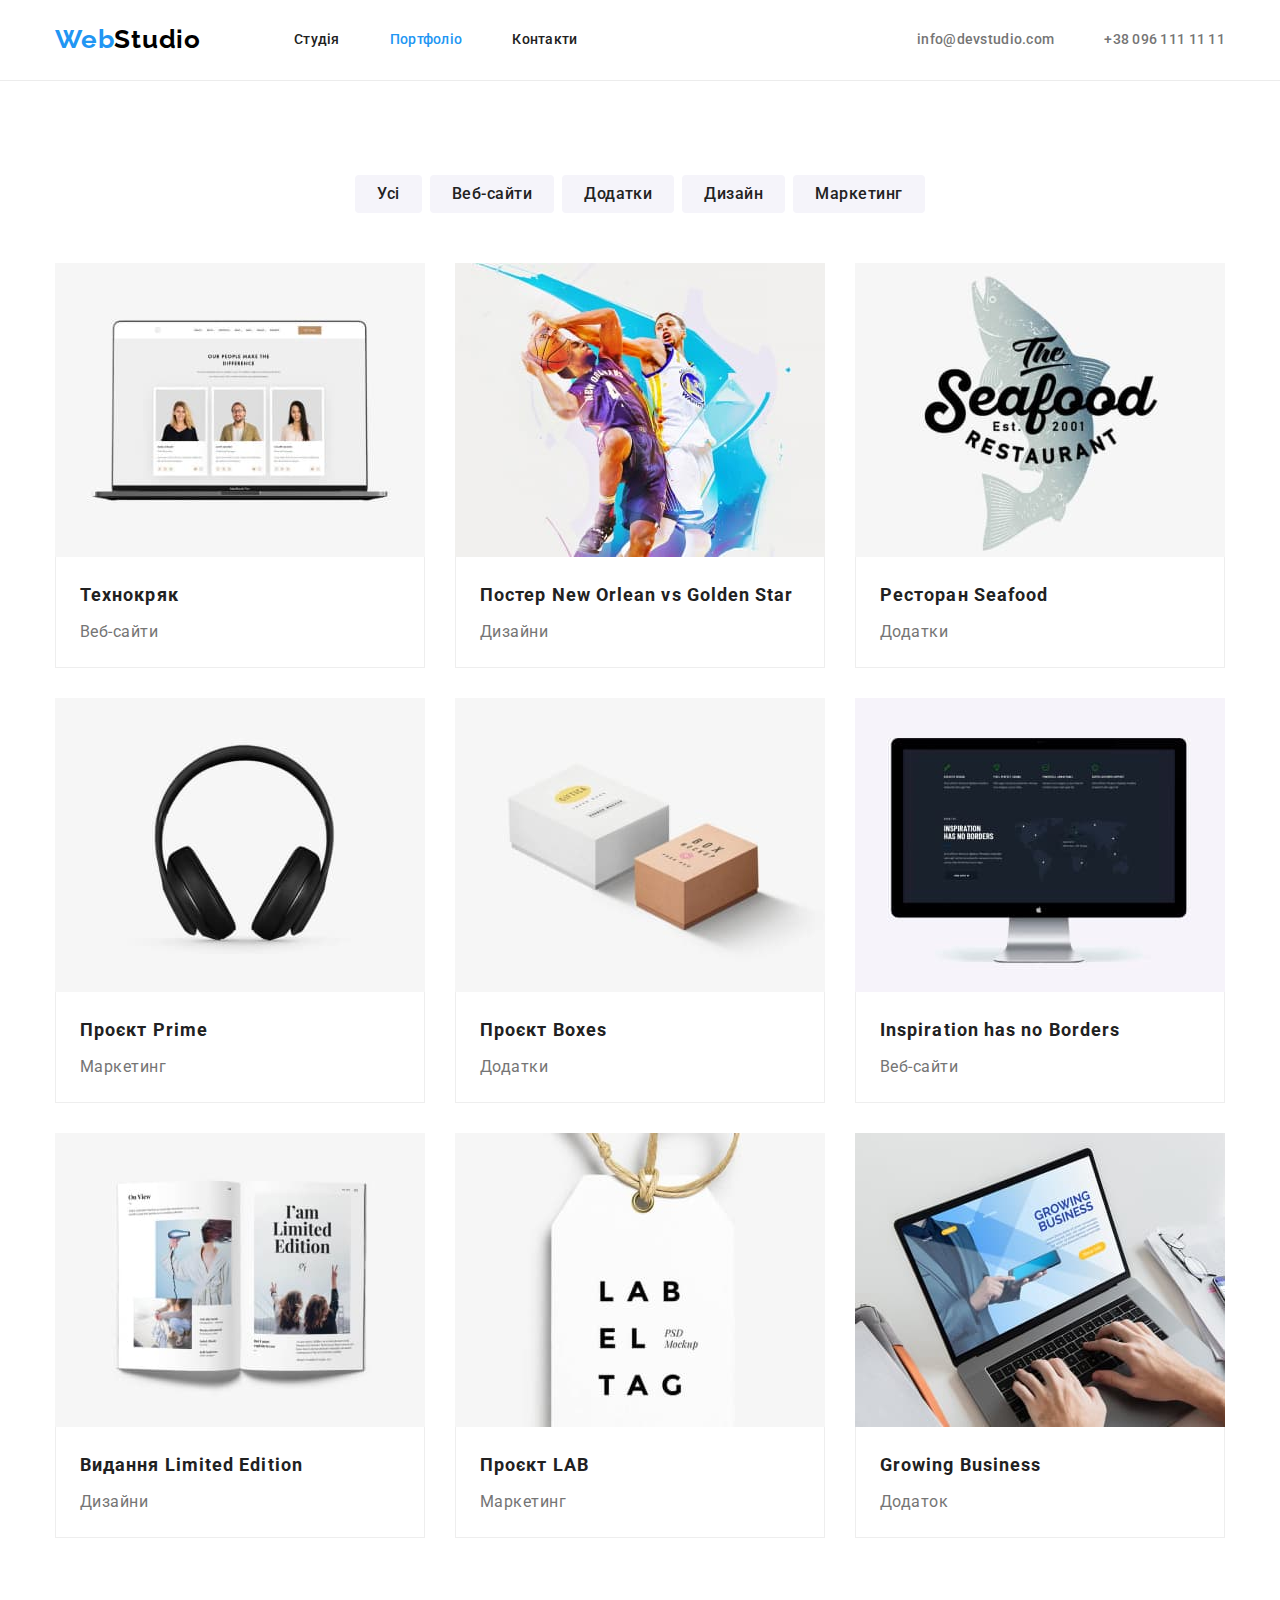
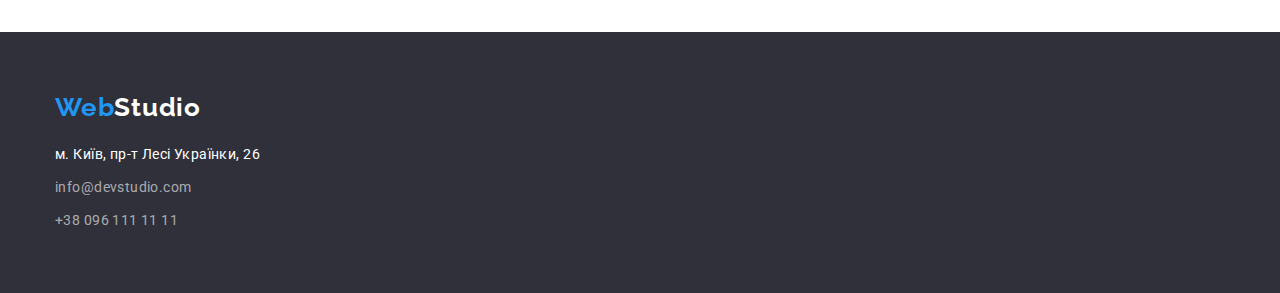
==== portfolio.html @ 009ade9c "first commit" ====
<!DOCTYPE html>
<html lang="uk">
  <head>
    <meta charset="UTF-8" />
    <meta http-equiv="X-UA-Compatible" content="IE=edge" />
    <meta name="viewport" content="width=device-width, initial-scale=1.0" />
    <link
      href="https://fonts.googleapis.com/css2?family=Raleway:wght@700&family=Roboto:wght@400;500;700;900&display=swap"
      rel="stylesheet"
    />
    <link rel="stylesheet" href="./css/modern-normalize.css" />
    <link rel="stylesheet" href="./css/style.css" />
    <title>Портфоліо</title>
  </head>
  <body>
    <header class="hdr">
      <div class="container flex">
        <a href="./index.html" class="logo"><span class="logo-accent">Web</span>Studio</a>
        <nav>
          <ul class="user-nav-list">
            <li class="user-nav-item"><a href="./index.html" class="user-nav-link">Студія</a></li>
            <li class="user-nav-item"><a href="./portfolio.html" class="user-nav-link current">Портфоліо</a></li>
            <li class="user-nav-item"><a href="#" class="user-nav-link">Контакти</a></li>
          </ul>
        </nav>
        <ul class="header-contacts-list">
          <li class="header-contacts-list-item">
            <a href="mailto:info@devstudio.com" class="header-contacts-link">info@devstudio.com</a>
          </li>
          <li class="header-contacts-list-item">
            <a href="tel:+380961111111" class="header-contacts-link">+38 096 111 11 11</a>
          </li>
        </ul>
      </div>
    </header>

    <main>
      <section class="portfolio section">
        <div class="container">
          <h1 class="visually-hidden">Портфоліо</h1>
          <ul class="filter-list">
            <li class="filter-list-item"><button type="button" class="filter-button">Усі</button></li>
            <li class="filter-list-item"><button type="button" class="filter-button">Веб-сайти</button></li>
            <li class="filter-list-item"><button type="button" class="filter-button">Додатки</button></li>
            <li class="filter-list-item"><button type="button" class="filter-button">Дизайн</button></li>
            <li class="filter-list-item"><button type="button" class="filter-button">Маркетинг</button></li>
          </ul>
          <ul class="projects-list">
            <li class="projects-list-item">
              <a href="#" class="project-link">
                <img src="./images/portfolio/img-1.jpg" alt="Технокряк" width="370" />
                <div class="project-description">
                  <h2 class="project-name">Технокряк</h2>
                  <p class="project-type">Веб-сайти</p>
                </div>
              </a>
            </li>
            <li class="projects-list-item">
              <a href="#" class="project-link">
                <img src="./images/portfolio/img-2.jpg" alt="Постер New Orlean vs Golden Star" width="370" />
                <div class="project-description">
                  <h2 class="project-name">Постер New Orlean vs Golden Star</h2>
                  <p class="project-type">Дизайни</p>
                </div>
              </a>
            </li>
            <li class="projects-list-item">
              <a href="#" class="project-link">
                <img src="./images/portfolio/img-3.jpg" alt="Ресторан Seafood" width="370" />
                <div class="project-description">
                  <h2 class="project-name">Ресторан Seafood</h2>
                  <p class="project-type">Додатки</p>
                </div>
              </a>
            </li>
            <li class="projects-list-item">
              <a href="#" class="project-link">
                <img src="./images/portfolio/img-4.jpg" alt="Проєкт Prime" width="370" />
                <div class="project-description">
                  <h2 class="project-name">Проєкт Prime</h2>
                  <p class="project-type">Маркетинг</p>
                </div>
              </a>
            </li>
            <li class="projects-list-item">
              <a href="#" class="project-link">
                <img src="./images/portfolio/img-5.jpg" alt="Проєкт Boxes" width="370" />
                <div class="project-description">
                  <h2 class="project-name">Проєкт Boxes</h2>
                  <p class="project-type">Додатки</p>
                </div>
              </a>
            </li>
            <li class="projects-list-item">
              <a href="#" class="project-link">
                <img src="./images/portfolio/img-6.jpg" alt="Inspiration has no Borders" width="370" />
                <div class="project-description">
                  <h2 class="project-name">Inspiration has no Borders</h2>
                  <p class="project-type">Веб-сайти</p>
                </div>
              </a>
            </li>
            <li class="projects-list-item">
              <a href="#" class="project-link">
                <img src="./images/portfolio/img-7.jpg" alt="Видання Limited Edition" width="370" />
                <div class="project-description">
                  <h2 class="project-name">Видання Limited Edition</h2>
                  <p class="project-type">Дизайни</p>
                </div>
              </a>
            </li>
            <li class="projects-list-item">
              <a href="#" class="project-link">
                <img src="./images/portfolio/img-8.jpg" alt="Проєкт LAB" width="370" />
                <div class="project-description">
                  <h2 class="project-name">Проєкт LAB</h2>
                  <p class="project-type">Маркетинг</p>
                </div>
              </a>
            </li>
            <li class="projects-list-item">
              <a href="#" class="project-link">
                <img src="./images/portfolio/img-9.jpg" alt="Growing Business" width="370" />
                <div class="project-description">
                  <h2 class="project-name">Growing Business</h2>
                  <p class="project-type">Додаток</p>
                </div>
              </a>
            </li>
          </ul>
        </div>
      </section>
    </main>
    <footer class="ftr">
      <div class="container">
        <a href="./index.html" class="footer-logo"><span class="logo-accent">Web</span>Studio</a>
        <address class="footer-adress">
          <ul class="footer-contact-list">
            <li class="footer-contact">
              <a
                href="https://goo.gl/maps/a5mKBFi3p899uoZt6"
                target="_blank"
                rel="noopener noreferrer"
                class="footer-contact-link footer-contact-link-mod"
              >
                м. Київ, пр-т Лесі Українки, 26
              </a>
            </li>
            <li class="footer-contact">
              <a href="mailto:info@devstudio.com" class="footer-contact-link">info@devstudio.com</a>
            </li>
            <li class="footer-contact">
              <a href="tel:+380961111111" class="footer-contact-link">+38 096 111 11 11</a>
            </li>
          </ul>
        </address>
      </div>
    </footer>
  </body>
</html>
---- css/style.css ----
:root {
  --logo-font: Raleway, san-serif;
  --logo-font-size: 26px;
  --main-font: Roboto, san-serif;
  --main-font-size: 14px;
  --secondary-font-size: 16px;
  --portfolio-main-font-size: 18px;
  --heading-font-size: 36px;
  --color-white: #fff;
  --color-black: #000;
  --color-grey: #eee;
  --main-text-color: #212121;
  --secondary-text-color: #757575;
  --accent-color: #2196f3;
  --accent-button-color: #188ce8;
  --background-color-dark: #2f303a;
  --background-color-light: #f5f4fa;
  --footer-adress-text-color: rgba(255, 255, 255, 0.6);
  --shadow-color: rgba(0, 0, 0, 0.25);
  --header-line-color: #ececec;
}
html {
  box-sizing: border-box;
}

*,
::after,
::before {
  box-sizing: inherit;
}

body {
  font-family: var(--main-font);
  font-size: var(--main-font-size);
  color: var(--main-text-color);
}

.visually-hidden {
  position: absolute;
  white-space: nowrap;
  width: 1px;
  height: 1px;
  overflow: hidden;
  border: 0;
  padding: 0;
  clip: rect(0 0 0 0);
  clip-path: inset(50%);
  margin: -1px;
}

.container {
  width: 1200px;
  margin-left: auto;
  margin-right: auto;
  padding-left: 15px;
  padding-right: 15px;
}

.section {
  padding-top: 94px;
}

.flex {
  display: flex;
  align-items: center;
}
.hdr {
  border-bottom: 1px solid var(--header-line-color);
}

.logo {
  font-family: var(--logo-font);
  font-size: var(--logo-font-size);
  color: var(--color-black);
  line-height: 1.19;
  font-weight: 700;
  letter-spacing: 0.03em;
  text-decoration: none;
  display: block;
  padding-top: 24px;
  padding-bottom: 25px;
  margin-right: 93px;
}

.logo-accent {
  color: var(--accent-color);
}

.user-nav-list,
.header-contacts-list,
.footer-contact-list,
.features-list,
.engagement-collection,
.team-list,
.filter-list,
.projects-list {
  list-style: none;
}

.user-nav-list {
  display: flex;
}

.user-nav-item {
  margin-right: 50px;
}

.user-nav-item:last-child {
  margin-right: 0px;
}

.user-nav-link {
  color: inherit;
  font-weight: 500;
  line-height: 1.14;
  letter-spacing: 0.02em;
  text-decoration: none;
  display: block;
  padding-top: 32px;
  padding-bottom: 32px;
}

.header-contacts-list {
  display: flex;
  margin-left: auto;
}

.header-contacts-link {
  color: var(--secondary-text-color);
  font-weight: 500;
  line-height: 1.14;
  letter-spacing: 0.02em;
  text-decoration: none;
  display: block;
  padding-top: 32px;
  padding-bottom: 32px;
}

.header-contacts-list-item {
  margin-right: 50px;
}

.header-contacts-list-item:last-child {
  margin-right: 0px;
}

.header-contacts-link:hover,
.header-contacts-link:focus,
.user-nav-link:hover,
.user-nav-link:focus {
  color: var(--accent-color);
}

.hero {
  background-color: var(--background-color-dark);
  text-align: center;
  padding-top: 200px;
  padding-bottom: 200px;
}

.hero-heading {
  font-size: 44px;
  font-weight: 900;
  line-height: 1.36;
  letter-spacing: 0.06em;
  text-align: center;
  text-transform: uppercase;
  color: var(--color-white);
  width: 696px;
  margin-left: auto;
  margin-right: auto;
  margin-bottom: 30px;
}

.hero-button {
  background-color: var(--accent-color);
  font-family: inherit;
  color: var(--color-white);
  font-size: var(--secondary-font-size);
  font-weight: 700;
  line-height: 1.88;
  letter-spacing: 0.06em;
  border-color: transparent;
  border-radius: 4px;
  cursor: pointer;
  padding-left: 32px;
  padding-right: 32px;
  padding-top: 10px;
  padding-bottom: 10px;
  box-shadow: 0px 4px 4px 0px var(--shadow-color);
}

.hero-button:hover,
.hero-button:focus {
  background-color: var(--accent-button-color);
}

.features-list {
  display: flex;
}

.features-list-item {
  flex-basis: 270px;
  margin-right: 30px;
}

.features-list-item:last-of-type {
  margin-right: 0px;
}

.feature-heading {
  font-size: inherit;
  font-weight: 700;
  line-height: 1.14;
  letter-spacing: 0.03em;
  text-transform: uppercase;
  margin-bottom: 10px;
}

.feature-discription {
  line-height: 1.71;
  letter-spacing: 0.03em;
  color: var(--secondary-text-color);
}
.engagement {
  padding-bottom: 94px;
}

.engagement-heading {
  font-size: var(--heading-font-size);
  font-weight: 700;
  line-height: 1.17;
  text-align: center;
  letter-spacing: 0.03em;
  margin-bottom: 50px;
}

.engagement-collection {
  display: flex;
}

.engagement-collection-item {
  margin-right: 30px;
}

.engagement-collection-item:last-child {
  margin-right: 0px;
}

.team {
  background-color: var(--background-color-light);
  padding-bottom: 94px;
}

.team-heading {
  font-size: var(--heading-font-size);
  font-weight: 700;
  line-height: 1.17;
  text-align: center;
  letter-spacing: 0.03em;
  margin-bottom: 50px;
}

.team-list {
  display: flex;
}

.team-list-item {
  background-color: var(--color-white);
  margin-right: 30px;
  border-radius: 0px 0px 4px 4px;
  box-shadow: 0px 1px 3px rgba(0, 0, 0, 0.12), 0px 1px 1px rgba(0, 0, 0, 0.14), 0px 2px 1px rgba(0, 0, 0, 0.2);
}

.team-list-item:last-child {
  margin-right: 0px;
}

.teammate-discription {
  padding-top: 30px;
  padding-bottom: 30px;
}

.teammate-name {
  font-size: var(--secondary-font-size);
  font-weight: 500;
  line-height: 1.19;
  letter-spacing: 0.03em;
  text-align: center;
  margin-bottom: 10px;
}

.teammate-profession {
  color: var(--secondary-text-color);
  font-size: var(--secondary-font-size);
  line-height: 1.19;
  letter-spacing: 0.03em;
  text-align: center;
}

/* Portfolio */

.portfolio {
  padding-bottom: 94px;
}

.filter-list {
  display: flex;
  justify-content: center;
  margin-bottom: 50px;
}

.filter-list-item {
  margin-right: 8px;
}

.filter-list-item:last-child {
  margin-right: 0px;
}

.filter-button {
  font-family: inherit;
  font-size: var(--secondary-font-size);
  font-weight: 500;
  line-height: 1.63;
  letter-spacing: 0.03em;
  background-color: var(--background-color-light);
  cursor: pointer;
  border: 0px;
  border-color: transparent;
  border-radius: 4px;
  padding-left: 22px;
  padding-right: 22px;
  padding-top: 6px;
  padding-bottom: 6px;
}

.filter-button:hover,
.filter-button:focus {
  color: var(--color-white);
  background-color: var(--accent-color);
  box-shadow: 0px 4px 4px 0px var(--shadow-color);
}

.projects-list {
  display: flex;
  flex-wrap: wrap;
}

.projects-list-item {
  flex-basis: 370px;
  margin-right: 30px;
  margin-bottom: 30px;
}

.projects-list-item:nth-child(3n) {
  margin-right: 0;
}

.projects-list-item:nth-last-child(-n + 3) {
  margin-bottom: 0px;
}

.project-link {
  text-decoration: none;
  color: var(--main-text-color);
}

.project-description {
  padding-top: 20px;
  padding-bottom: 20px;
  padding-left: 24px;
  border: 1px;
  border-style: solid;
  border-color: var(--color-grey);
  border-top: 0px;
}

.project-name {
  font-weight: 700;
  font-size: var(--portfolio-main-font-size);
  line-height: 2;
  letter-spacing: 0.06em;
  margin-bottom: 4px;
}

.project-type {
  color: var(--secondary-text-color);
  font-size: var(--secondary-font-size);
  line-height: 1.88;
  letter-spacing: 0.03em;
}

.ftr {
  background-color: var(--background-color-dark);
  padding-top: 60px;
  padding-bottom: 60px;
}

.footer-logo {
  font-family: var(--logo-font);
  color: var(--color-white);
  font-weight: 700;
  font-size: 26px;
  line-height: 1.19;
  letter-spacing: 0.03em;
  text-decoration: none;
  display: block;
  margin-bottom: 20px;
}

.footer-adress {
  font-style: normal;
}

.footer-contact {
  margin-bottom: 9px;
}

.footer-contact:last-child {
  margin-bottom: 0px;
}

.footer-contact-link {
  line-height: 1.71;
  letter-spacing: 0.03em;
  color: var(--footer-adress-text-color);
  text-decoration: none;
}

.footer-contact-link:hover {
  color: var(--accent-color);
}

.footer-contact-link-mod {
  color: var(--color-white);
}

.current {
  color: var(--accent-color);
}
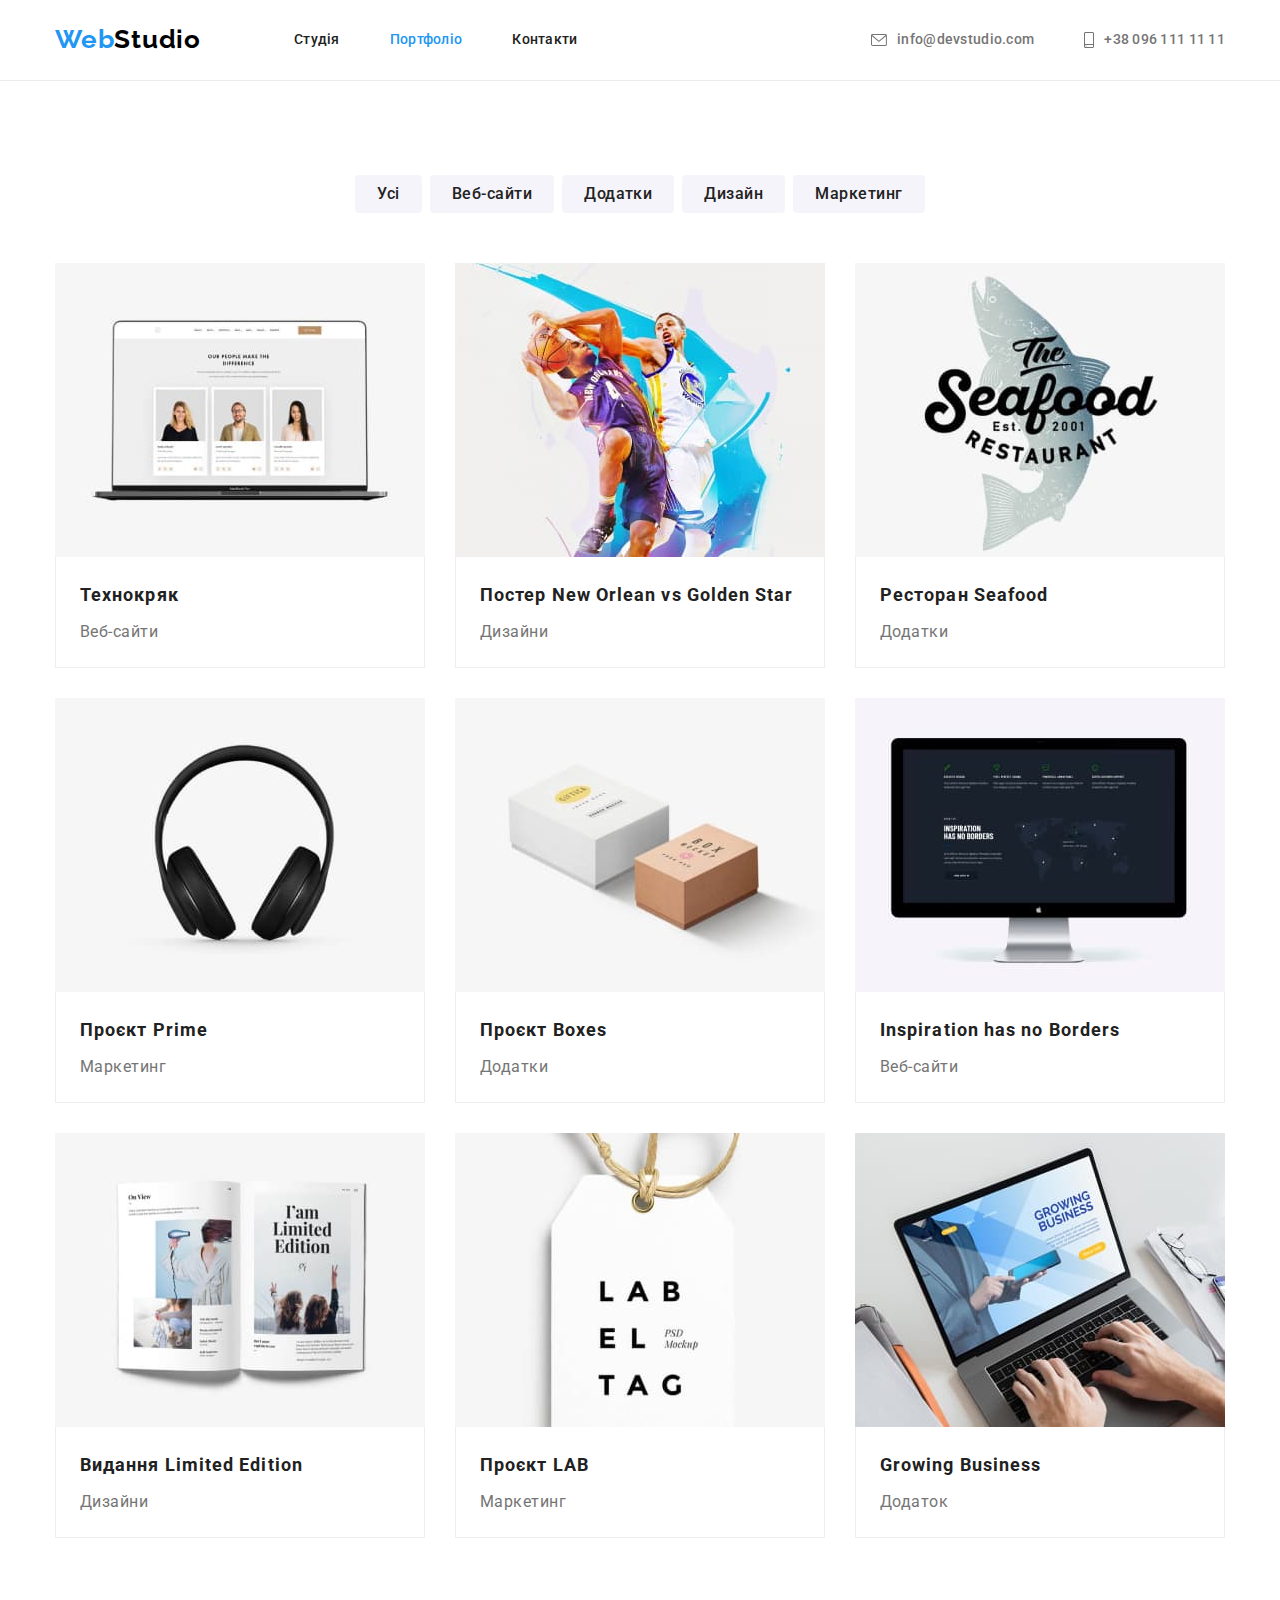
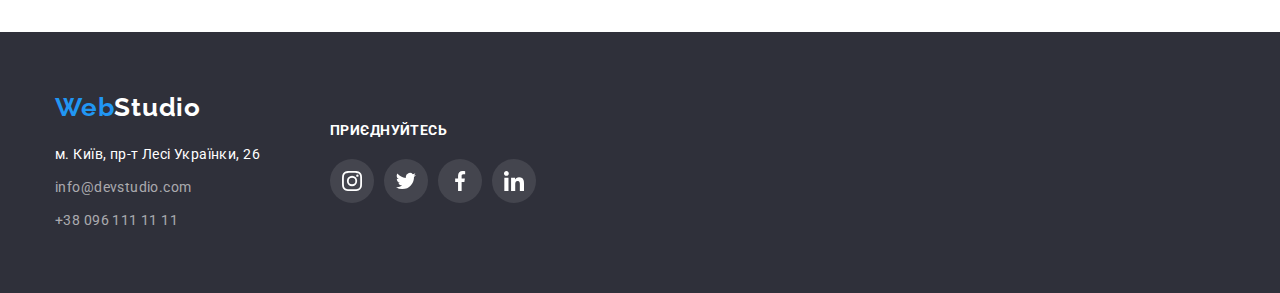
==== commit b260f3ca: "add some svg and  sytles for them" ====
--- a/portfolio.html
+++ b/portfolio.html
@@ -25,10 +25,20 @@
         </nav>
         <ul class="header-contacts-list">
           <li class="header-contacts-list-item">
-            <a href="mailto:info@devstudio.com" class="header-contacts-link">info@devstudio.com</a>
+            <a href="mailto:info@devstudio.com" class="header-contacts-link">
+              <svg class="contacts-icon" width="16" height="12">
+                <use href="./images/svg/icons.svg#icon-email"></use>
+              </svg>
+              <p>info@devstudio.com</p>
+            </a>
           </li>
           <li class="header-contacts-list-item">
-            <a href="tel:+380961111111" class="header-contacts-link">+38 096 111 11 11</a>
+            <a href="tel:+380961111111" class="header-contacts-link">
+              <svg class="contacts-icon" width="10" height="16">
+                <use href="./images/svg/icons.svg#icon-smartphone"></use>
+              </svg>
+              <p>+38 096 111 11 11</p>
+            </a>
           </li>
         </ul>
       </div>
@@ -132,28 +142,63 @@
       </section>
     </main>
     <footer class="ftr">
-      <div class="container">
-        <a href="./index.html" class="footer-logo"><span class="logo-accent">Web</span>Studio</a>
-        <address class="footer-adress">
-          <ul class="footer-contact-list">
-            <li class="footer-contact">
-              <a
-                href="https://goo.gl/maps/a5mKBFi3p899uoZt6"
-                target="_blank"
-                rel="noopener noreferrer"
-                class="footer-contact-link footer-contact-link-mod"
-              >
-                м. Київ, пр-т Лесі Українки, 26
-              </a>
-            </li>
-            <li class="footer-contact">
-              <a href="mailto:info@devstudio.com" class="footer-contact-link">info@devstudio.com</a>
-            </li>
-            <li class="footer-contact">
-              <a href="tel:+380961111111" class="footer-contact-link">+38 096 111 11 11</a>
-            </li>
-          </ul>
-        </address>
+      <div class="container flex">
+        <div class="footer-contacts">
+          <a href="./index.html" class="footer-logo"><span class="logo-accent">Web</span>Studio</a>
+          <address class="footer-adress">
+            <ul class="footer-contact-list">
+              <li class="footer-contact">
+                <a
+                  href="https://goo.gl/maps/a5mKBFi3p899uoZt6"
+                  target="_blank"
+                  rel="noopener noreferrer"
+                  class="footer-contact-link footer-contact-link-mod"
+                >
+                  м. Київ, пр-т Лесі Українки, 26
+                </a>
+              </li>
+              <li class="footer-contact">
+                <a href="mailto:info@devstudio.com" class="footer-contact-link">info@devstudio.com</a>
+              </li>
+              <li class="footer-contact">
+                <a href="tel:+380961111111" class="footer-contact-link">+38 096 111 11 11</a>
+              </li>
+            </ul>
+          </address>
+        </div>
+        <div class="footer-social-networks">
+          <h2 class="footer-social-networks-heading">приєднуйтесь</h2>
+          <ul class="footer-social-networks-list">
+            <li class="footer-social-networks-list-item">
+              <a class="footer-social-network-link">
+                <svg class="footer-social-network-icon" width="44" height="44">
+                  <use href="./images/svg/icons.svg#icon-instagram"></use>
+                </svg>
+              </a>
+            </li>
+            <li class="footer-social-networks-list-item">
+              <a class="footer-social-network-link">
+                <svg class="footer-social-network-icon" width="44" height="44">
+                  <use href="./images/svg/icons.svg#icon-twitter"></use>
+                </svg>
+              </a>
+            </li>
+            <li class="footer-social-networks-list-item">
+              <a class="footer-social-network-link">
+                <svg class="footer-social-network-icon" width="44" height="44">
+                  <use href="./images/svg/icons.svg#icon-facebook"></use>
+                </svg>
+              </a>
+            </li>
+            <li class="footer-social-networks-list-item">
+              <a class="footer-social-network-link">
+                <svg class="footer-social-network-icon" width="44" height="44">
+                  <use href="./images/svg/icons.svg#icon-linkidin"></use>
+                </svg>
+              </a>
+            </li>
+          </ul>
+        </div>
       </div>
     </footer>
   </body>
--- a/css/style.css
+++ b/css/style.css
@@ -18,6 +18,8 @@
   --footer-adress-text-color: rgba(255, 255, 255, 0.6);
   --shadow-color: rgba(0, 0, 0, 0.25);
   --header-line-color: #ececec;
+  --icon-main-color: #afb1b8;
+  --icon-background-color: rgba(255, 255, 255, 0.1);
 }
 html {
   box-sizing: border-box;
@@ -92,6 +94,7 @@
 .features-list,
 .engagement-collection,
 .team-list,
+.clients-list,
 .filter-list,
 .projects-list {
   list-style: none;
@@ -125,30 +128,39 @@
   margin-left: auto;
 }
 
+.header-contacts-list-item {
+  margin-right: 50px;
+}
+
+.header-contacts-list-item:last-child {
+  margin-right: 0px;
+}
+
 .header-contacts-link {
   color: var(--secondary-text-color);
   font-weight: 500;
   line-height: 1.14;
   letter-spacing: 0.02em;
   text-decoration: none;
-  display: block;
+  display: flex;
+  align-items: center;
   padding-top: 32px;
   padding-bottom: 32px;
 }
 
-.header-contacts-list-item {
-  margin-right: 50px;
-}
-
-.header-contacts-list-item:last-child {
-  margin-right: 0px;
+.contacts-icon {
+  margin-right: 10px;
+  fill: var(--secondary-text-color);
 }
 
 .header-contacts-link:hover,
 .header-contacts-link:focus,
 .user-nav-link:hover,
-.user-nav-link:focus {
+.user-nav-link:focus,
+.header-contacts-link:hover .contacts-icon,
+.header-contacts-link:focus .contacts-icon {
   color: var(--accent-color);
+  fill: var(--accent-color);
 }
 
 .hero {
@@ -156,6 +168,18 @@
   text-align: center;
   padding-top: 200px;
   padding-bottom: 200px;
+}
+
+.hero-overlay {
+  width: 1600px;
+  height: 600px;
+  margin-left: auto;
+  margin-right: auto;
+  background-image: linear-gradient(to bottom, rgba(47, 48, 58, 0.4), rgba(47, 48, 58, 0.4)),
+    url('../images/hero-img.jpg');
+  background-repeat: no-repeat;
+  background-size: cover;
+  background-position: center;
 }
 
 .hero-heading {
@@ -204,8 +228,16 @@
   margin-right: 30px;
 }
 
-.features-list-item:last-of-type {
-  margin-right: 0px;
+.features-list-item:last-child {
+  margin-right: 0px;
+}
+
+.features-decoration {
+  background-color: var(--background-color-light);
+  padding-top: 25px;
+  padding-bottom: 25px;
+  margin-bottom: 30px;
+  text-align: center;
 }
 
 .feature-heading {
@@ -222,6 +254,7 @@
   letter-spacing: 0.03em;
   color: var(--secondary-text-color);
 }
+
 .engagement {
   padding-bottom: 94px;
 }
@@ -266,6 +299,8 @@
 }
 
 .team-list-item {
+  /* width: 270px; */
+  /* flex-basis: 270px; */
   background-color: var(--color-white);
   margin-right: 30px;
   border-radius: 0px 0px 4px 4px;
@@ -296,6 +331,93 @@
   line-height: 1.19;
   letter-spacing: 0.03em;
   text-align: center;
+  margin-bottom: 16px;
+}
+
+.teammate-social-networks-list {
+  display: flex;
+  justify-content: center;
+}
+
+.social-networks-list-item {
+  margin-right: 10px;
+}
+
+.social-networks-list-item:last-child {
+  margin-right: 0px;
+}
+
+.social-network-link {
+  display: block;
+  width: 44px;
+  height: 44px;
+  border-radius: 50%;
+  text-align: center;
+}
+
+.social-network-link:hover,
+.social-network-link:focus {
+  background-color: var(--accent-color);
+}
+
+.social-network-icon {
+  fill: var(--icon-main-color);
+}
+
+.social-network-icon:hover,
+.social-network-icon:focus {
+  fill: var(--color-white);
+}
+
+.clients-heading {
+  font-size: var(--heading-font-size);
+  font-weight: 700;
+  line-height: 1.17;
+  text-align: center;
+  letter-spacing: 0.03em;
+  margin-bottom: 50px;
+}
+
+.clients {
+  padding-bottom: 94px;
+}
+
+.clients-list {
+  display: flex;
+}
+
+.clients-list-item {
+  margin-right: 30px;
+}
+
+.clients-list-item:last-child {
+  margin-right: 0px;
+}
+
+.client-link {
+  display: block;
+  width: 170px;
+  height: 92px;
+  border: 1px;
+  border-style: solid;
+  border-color: var(--icon-main-color);
+  border-radius: 4px;
+  padding-top: 16px;
+  padding-bottom: 16px;
+  padding-right: 32px;
+  padding-left: 32px;
+}
+
+.client-icon {
+  fill: var(--icon-main-color);
+}
+.client-link:hover,
+.client-link:focus {
+  border-color: var(--accent-color);
+}
+.client-link:hover .client-icon,
+.client-link:focus .client-icon {
+  fill: var(--accent-color);
 }
 
 /* Portfolio */
@@ -361,6 +483,11 @@
   margin-bottom: 0px;
 }
 
+.projects-list-item:hover,
+.projects-list-item:focus {
+  box-shadow: 0px 4px 4px 0px var(--shadow-color);
+}
+
 .project-link {
   text-decoration: none;
   color: var(--main-text-color);
@@ -397,6 +524,10 @@
   padding-bottom: 60px;
 }
 
+.footer-contacts {
+  margin-right: 70px;
+}
+
 .footer-logo {
   font-family: var(--logo-font);
   color: var(--color-white);
@@ -436,6 +567,37 @@
   color: var(--color-white);
 }
 
+.footer-social-networks-heading {
+  font-weight: 700;
+  font-size: 14px;
+  line-height: 1.14;
+  letter-spacing: 0.03em;
+  text-transform: uppercase;
+  color: var(--color-white);
+  margin-bottom: 20px;
+}
+
+.footer-social-networks-list {
+  display: flex;
+}
+
+.footer-social-networks-list-item {
+  width: 44px;
+  height: 44px;
+  border-radius: 50%;
+  background-color: var(--icon-background-color);
+  margin-right: 10px;
+}
+
+.footer-social-network-icon {
+  fill: var(--color-white);
+}
+
+.footer-social-networks-list-item:hover,
+.footer-social-networks-list-item:focus {
+  background-color: var(--accent-color);
+}
+
 .current {
   color: var(--accent-color);
 }
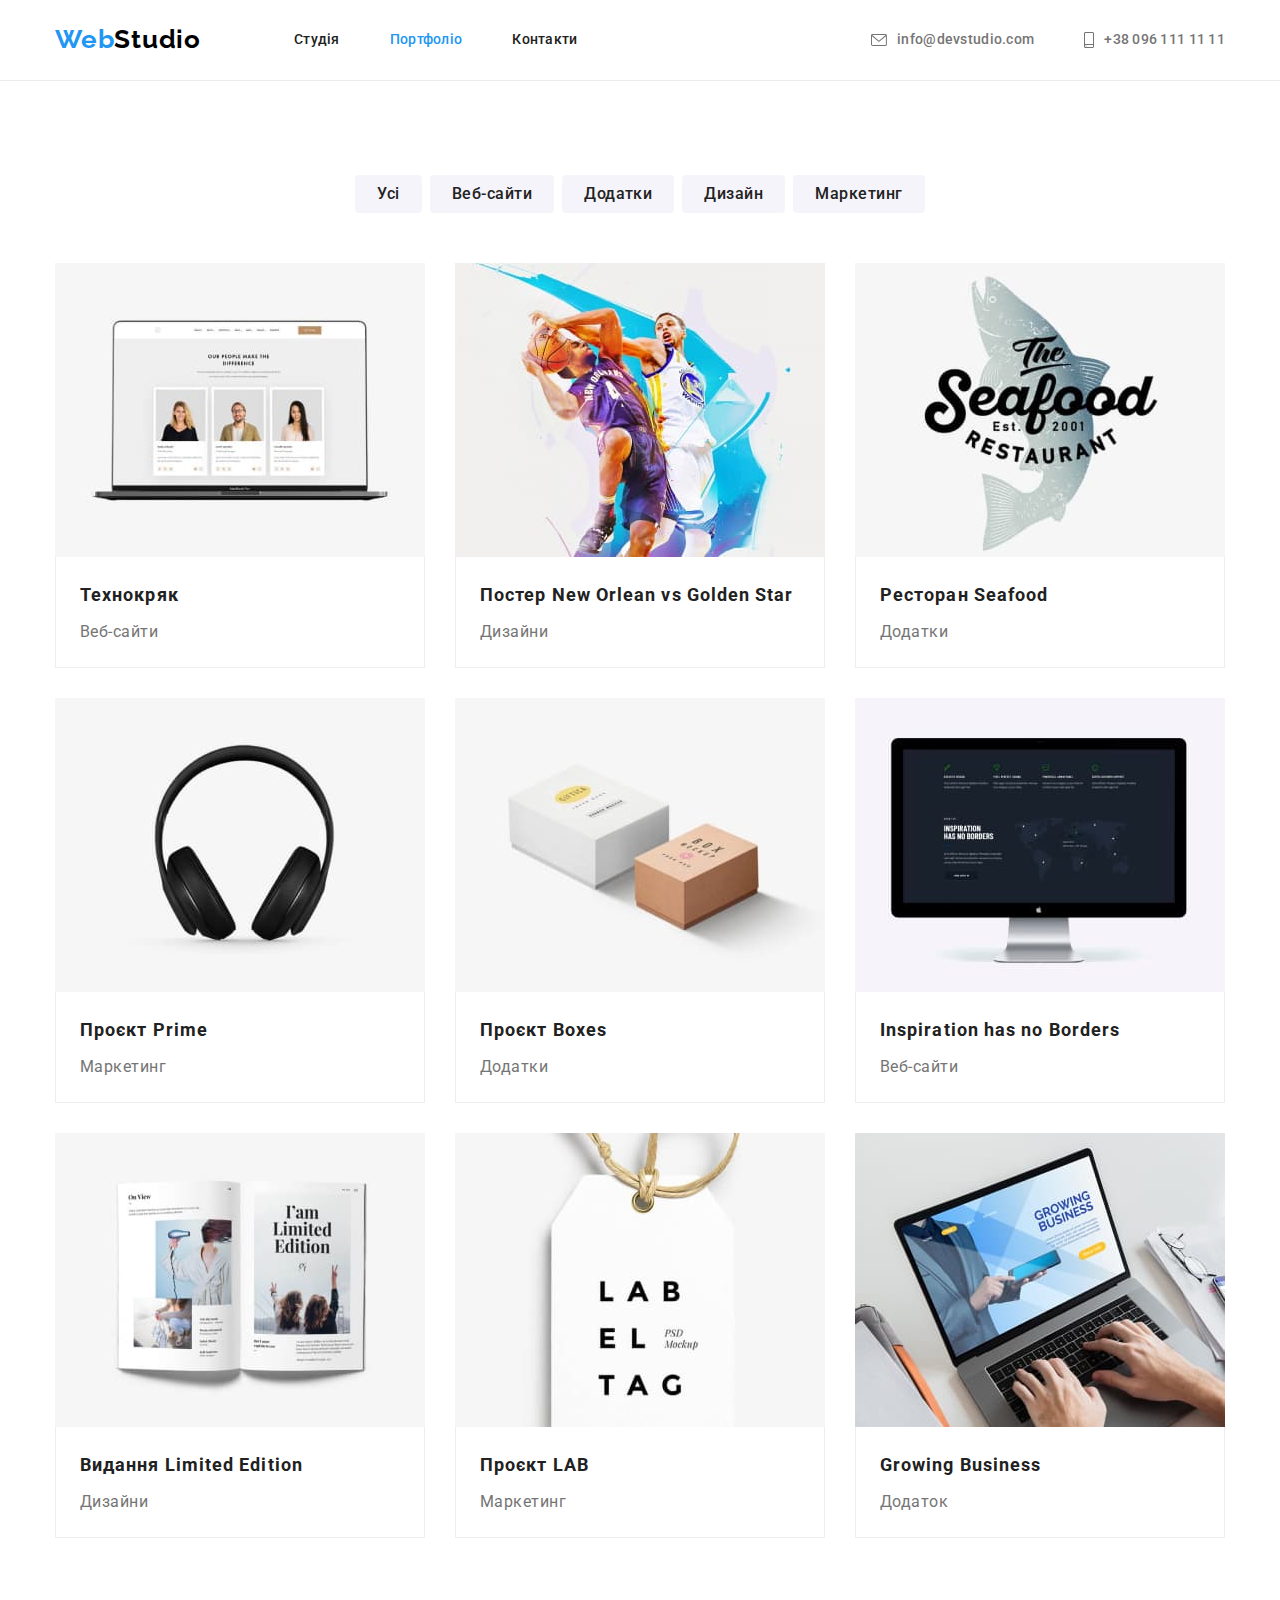
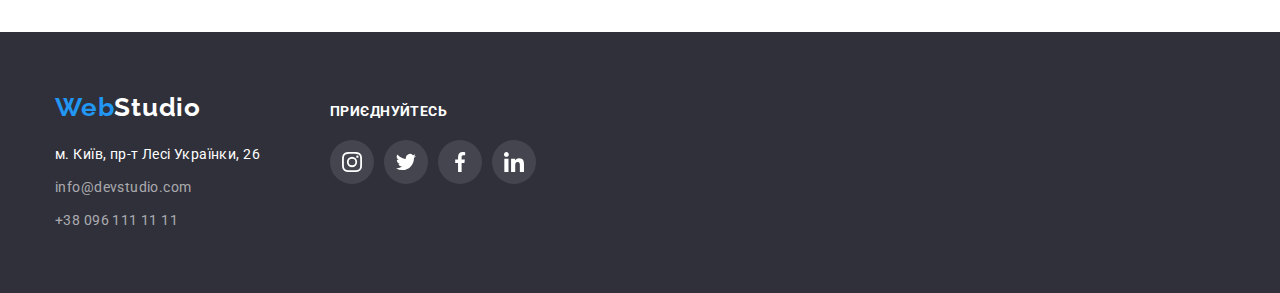
==== commit ffe06bb0: "fix mistakes" ====
--- a/portfolio.html
+++ b/portfolio.html
@@ -142,7 +142,7 @@
       </section>
     </main>
     <footer class="ftr">
-      <div class="container flex">
+      <div class="container flex-align">
         <div class="footer-contacts">
           <a href="./index.html" class="footer-logo"><span class="logo-accent">Web</span>Studio</a>
           <address class="footer-adress">
--- a/css/style.css
+++ b/css/style.css
@@ -20,6 +20,7 @@
   --header-line-color: #ececec;
   --icon-main-color: #afb1b8;
   --icon-background-color: rgba(255, 255, 255, 0.1);
+  --hero-background-color: #c4c4c4;
 }
 html {
   box-sizing: border-box;
@@ -66,6 +67,12 @@
   display: flex;
   align-items: center;
 }
+
+.flex-align {
+  display: flex;
+  align-items: baseline;
+}
+
 .hdr {
   border-bottom: 1px solid var(--header-line-color);
 }
@@ -86,6 +93,11 @@
 
 .logo-accent {
   color: var(--accent-color);
+}
+
+.logo:focus,
+.logo:hover {
+  outline: none;
 }
 
 .user-nav-list,
@@ -150,17 +162,15 @@
 
 .contacts-icon {
   margin-right: 10px;
-  fill: var(--secondary-text-color);
+  fill: currentColor;
 }
 
 .header-contacts-link:hover,
 .header-contacts-link:focus,
 .user-nav-link:hover,
-.user-nav-link:focus,
-.header-contacts-link:hover .contacts-icon,
-.header-contacts-link:focus .contacts-icon {
+.user-nav-link:focus {
   color: var(--accent-color);
-  fill: var(--accent-color);
+  outline: none;
 }
 
 .hero {
@@ -172,9 +182,9 @@
 
 .hero-overlay {
   width: 1600px;
-  height: 600px;
   margin-left: auto;
   margin-right: auto;
+  background: var(--hero-background-color);
   background-image: linear-gradient(to bottom, rgba(47, 48, 58, 0.4), rgba(47, 48, 58, 0.4)),
     url('../images/hero-img.jpg');
   background-repeat: no-repeat;
@@ -299,8 +309,6 @@
 }
 
 .team-list-item {
-  /* width: 270px; */
-  /* flex-basis: 270px; */
   background-color: var(--color-white);
   margin-right: 30px;
   border-radius: 0px 0px 4px 4px;
@@ -352,21 +360,19 @@
   width: 44px;
   height: 44px;
   border-radius: 50%;
+  color: var(--icon-main-color);
   text-align: center;
 }
 
 .social-network-link:hover,
 .social-network-link:focus {
+  color: var(--color-white);
   background-color: var(--accent-color);
+  outline: none;
 }
 
 .social-network-icon {
-  fill: var(--icon-main-color);
-}
-
-.social-network-icon:hover,
-.social-network-icon:focus {
-  fill: var(--color-white);
+  fill: currentColor;
 }
 
 .clients-heading {
@@ -399,6 +405,7 @@
   width: 170px;
   height: 92px;
   border: 1px;
+  color: var(--icon-main-color);
   border-style: solid;
   border-color: var(--icon-main-color);
   border-radius: 4px;
@@ -409,15 +416,13 @@
 }
 
 .client-icon {
-  fill: var(--icon-main-color);
-}
+  fill: currentColor;
+}
+
 .client-link:hover,
 .client-link:focus {
   border-color: var(--accent-color);
-}
-.client-link:hover .client-icon,
-.client-link:focus .client-icon {
-  fill: var(--accent-color);
+  color: var(--accent-color);
 }
 
 /* Portfolio */
@@ -483,14 +488,15 @@
   margin-bottom: 0px;
 }
 
-.projects-list-item:hover,
-.projects-list-item:focus {
-  box-shadow: 0px 4px 4px 0px var(--shadow-color);
-}
-
 .project-link {
+  display: block;
   text-decoration: none;
   color: var(--main-text-color);
+}
+
+.project-link:hover,
+.project-link:focus {
+  box-shadow: 0px 4px 4px 0px var(--shadow-color);
 }
 
 .project-description {
@@ -581,20 +587,22 @@
   display: flex;
 }
 
-.footer-social-networks-list-item {
+.footer-social-network-link {
+  display: block;
   width: 44px;
   height: 44px;
   border-radius: 50%;
   background-color: var(--icon-background-color);
+  color: var(--color-white);
   margin-right: 10px;
 }
 
 .footer-social-network-icon {
-  fill: var(--color-white);
-}
-
-.footer-social-networks-list-item:hover,
-.footer-social-networks-list-item:focus {
+  fill: currentColor;
+}
+
+.footer-social-network-link:hover,
+.footer-social-network-link:focus {
   background-color: var(--accent-color);
 }
 
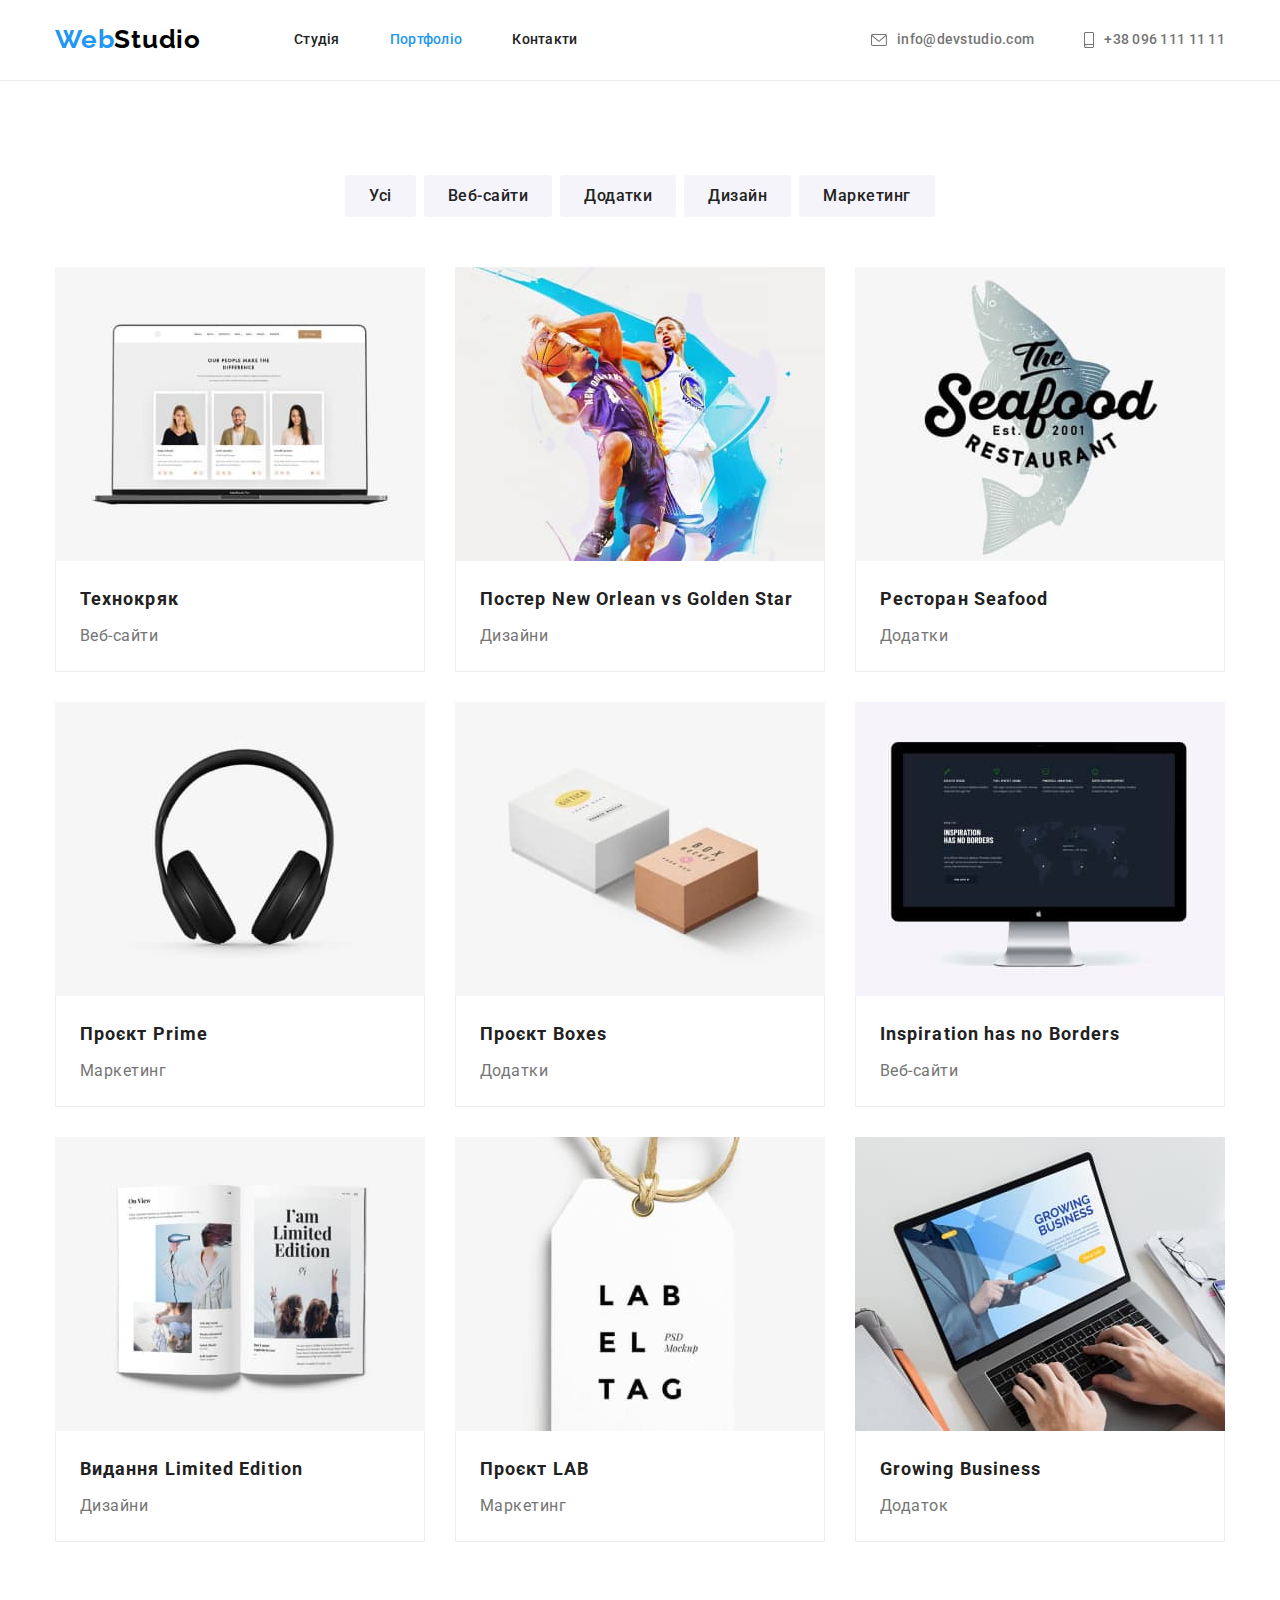
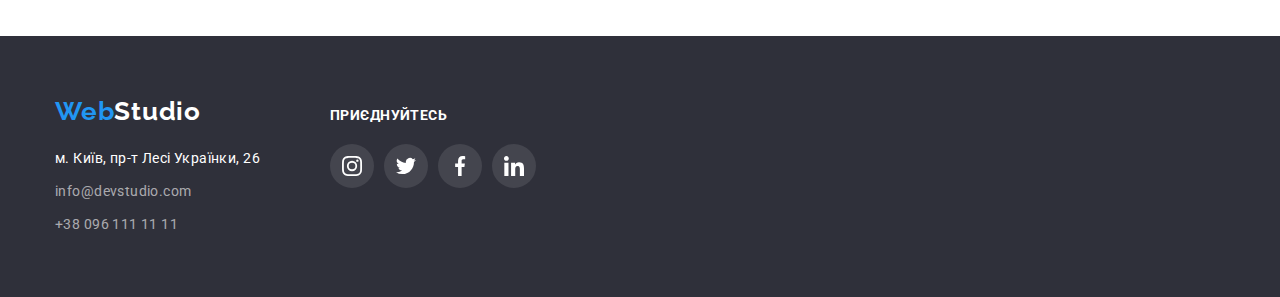
==== commit 194039b0: "fix mistakes" ====
--- a/portfolio.html
+++ b/portfolio.html
@@ -170,28 +170,28 @@
           <h2 class="footer-social-networks-heading">приєднуйтесь</h2>
           <ul class="footer-social-networks-list">
             <li class="footer-social-networks-list-item">
-              <a class="footer-social-network-link">
+              <a class="footer-social-network-link" href="#">
                 <svg class="footer-social-network-icon" width="44" height="44">
                   <use href="./images/svg/icons.svg#icon-instagram"></use>
                 </svg>
               </a>
             </li>
             <li class="footer-social-networks-list-item">
-              <a class="footer-social-network-link">
+              <a class="footer-social-network-link" href="#">
                 <svg class="footer-social-network-icon" width="44" height="44">
                   <use href="./images/svg/icons.svg#icon-twitter"></use>
                 </svg>
               </a>
             </li>
             <li class="footer-social-networks-list-item">
-              <a class="footer-social-network-link">
+              <a class="footer-social-network-link" href="#">
                 <svg class="footer-social-network-icon" width="44" height="44">
                   <use href="./images/svg/icons.svg#icon-facebook"></use>
                 </svg>
               </a>
             </li>
             <li class="footer-social-networks-list-item">
-              <a class="footer-social-network-link">
+              <a class="footer-social-network-link" href="#">
                 <svg class="footer-social-network-icon" width="44" height="44">
                   <use href="./images/svg/icons.svg#icon-linkidin"></use>
                 </svg>
--- a/css/style.css
+++ b/css/style.css
@@ -453,7 +453,6 @@
   letter-spacing: 0.03em;
   background-color: var(--background-color-light);
   cursor: pointer;
-  border: 0px;
   border-color: transparent;
   border-radius: 4px;
   padding-left: 22px;
@@ -565,7 +564,8 @@
   text-decoration: none;
 }
 
-.footer-contact-link:hover {
+.footer-contact-link:hover,
+.footer-contact-link:focus {
   color: var(--accent-color);
 }
 
